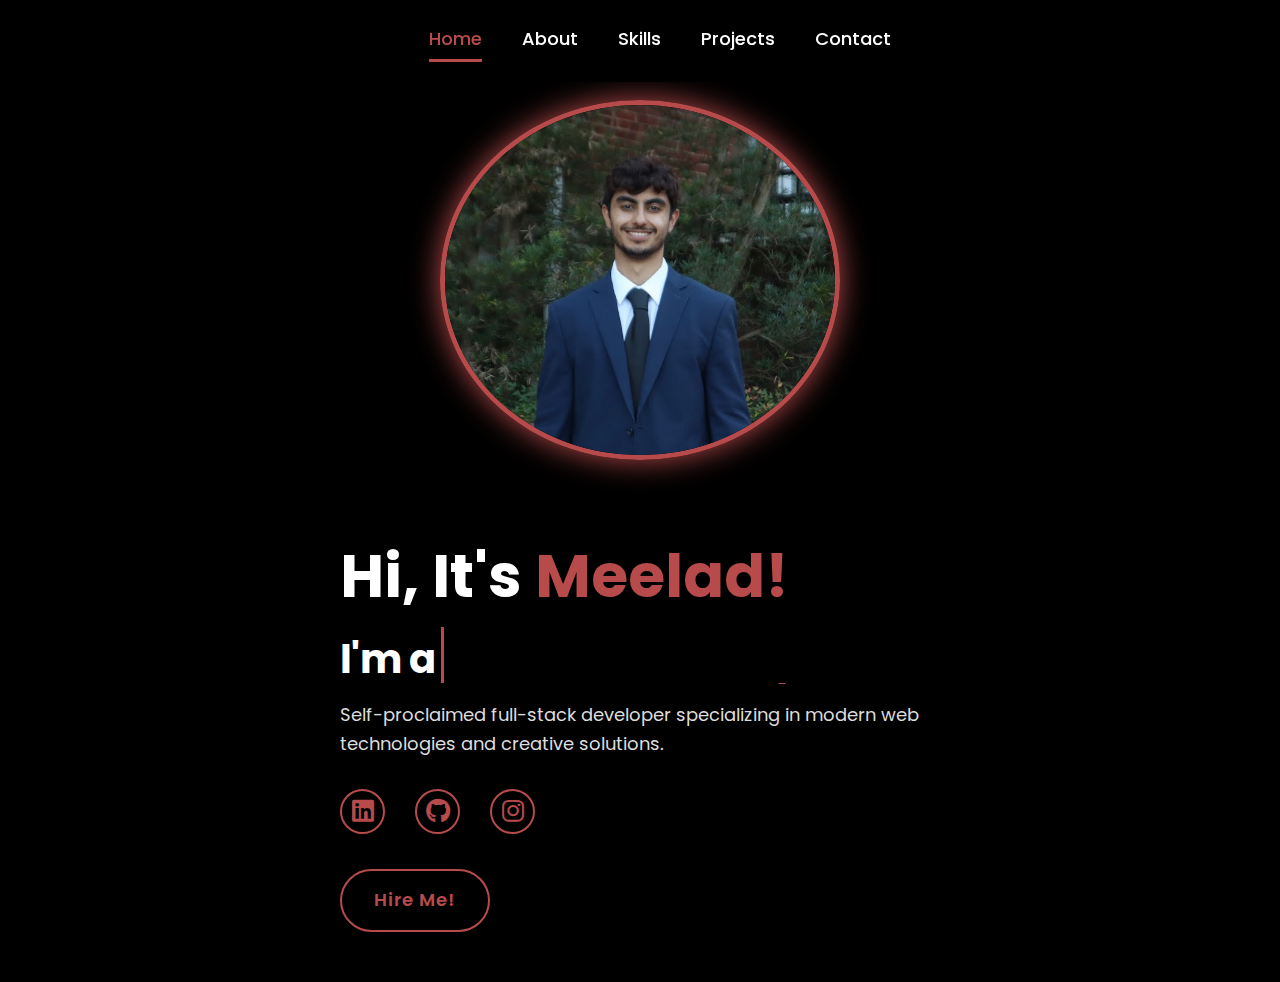
==== index.html @ 7747479c "Reorganization" ====
<!DOCTYPE html>
<html lang="en">
<head>
    <meta charset="UTF-8">
    <meta name="viewport" content="width=device-width, initial-scale=1.0">
    <title>Meelad - Portfolio</title>

    <!-- Google Fonts -->
    <link rel="preconnect" href="https://fonts.googleapis.com">
    <link rel="preconnect" href="https://fonts.gstatic.com" crossorigin>
    <link href="https://fonts.googleapis.com/css2?family=Poppins:wght@100;200;300;400;500;600&display=swap" rel="stylesheet">

    <!-- Font Awesome -->
    <link rel="stylesheet" href="https://cdnjs.cloudflare.com/ajax/libs/font-awesome/6.5.2/css/all.min.css">

    <link rel="stylesheet" href="assets/css/style.css">
</head>
<body>
<header>
    <button id="menu-toggle" class="menu-toggle" aria-label="Toggle navigation">
        <i class="fas fa-bars"></i>
    </button>

    <nav id="main-nav">
        <a href="index.html" class="active" data-section="home">Home</a>
        <a href="pages/about.html" data-section="about">About</a>
        <a href="pages/skills.html" data-section="skills">Skills</a>
        <a href="pages/projects.html" data-section="projects">Projects</a>
        <a href="pages/contact.html" data-section="contact">Contact</a>
    </nav>
</header>

<section class="content-section home active" id="home">
    <div class="home-img">
        <img src="assets/images/Headshot.jpg" alt="Meelad's Professional Headshot">
    </div>

    <div class="home-content">
        <h1>Hi, It's <span>Meelad!</span></h1>
        <h3 class="typing-text">I'm a <span></span></h3>
        <p>Self-proclaimed full-stack developer specializing in modern web technologies and creative solutions.</p>

        <div class="social-icons">
            <a href="https://www.linkedin.com/in/meelad-rahimi" target="_blank" aria-label="LinkedIn">
                <i class="fa-brands fa-linkedin"></i>
            </a>
            <a href="https://github.com/MeeladDRahimi" target="_blank" aria-label="GitHub">
                <i class="fa-brands fa-github"></i>
            </a>
            <a href="https://instagram.com/daniel_rahimi_" target="_blank" aria-label="Instagram">
                <i class="fa-brands fa-instagram"></i>
            </a>
        </div>


        <a href="pages/contact.html" class="btn">Hire Me!</a>
    </div>
</section>

<script src="assets/js/script.js"></script>
</body>
</html>
---- assets/css/style.css ----
/* Universal Reset */
* {
    margin: 0;
    padding: 0;
    box-sizing: border-box;
    text-decoration: none;
    border: none;
    outline: none;
    scroll-behavior: smooth;
    font-family: 'Poppins', sans-serif;
}

/* Set font size for html */
html {
    font-size: 62.5%; /* 1rem = 10px */
    overflow-x: hidden;
}

/* Body styling */
body {
    width: 100%;
    min-height: 100vh;
    background-color: #000;
    color: #fff;
    line-height: 1.6;
}

/* Header styling */
header {
    position: fixed;
    top: 0;
    left: 0;
    width: 100%;
    padding: 2rem 9%;
    background-color: rgba(0, 0, 0, 0.8);
    display: flex;
    justify-content: space-between;
    align-items: center;
    z-index: 100;
    backdrop-filter: blur(10px);
}

/* Menu Toggle Button - Hidden by default */
.menu-toggle {
    display: none;
    background: transparent;
    color: white;
    font-size: 2.5rem;
    cursor: pointer;
    z-index: 101;
    position: absolute;
    right: 2rem;
}

/* Navigation links styling */
nav {
    display: flex;
    justify-content: center;
    align-items: center;
    flex-grow: 1;
}

nav a {
    font-size: 1.8rem;
    color: white;
    margin-left: 4rem;
    font-weight: 500;
    transition: 0.3s ease;
    border-bottom: 3px solid transparent;
    padding: 0.5rem 0;
}

/* Hover effect and active state */
nav a:hover,
nav a.active {
    color: #b74b4b;
    border-bottom: 3px solid #b74b4b;
}

/* Section Styling */
.content-section {
    min-height: 100vh;
    padding: 10rem 9% 5rem;
    display: none;
    align-items: center;
}

.content-section.active {
    display: flex;
    flex-direction: column;
}

/* Section Title Styling */
.section-title {
    font-size: 5rem;
    margin-bottom: 3rem;
    text-align: center;
}

.section-title span {
    color: #b74b4b;
}

/* Home Section Styling */
.home {
    justify-content: center;
    gap: 8rem;
    background-color: #000;
}

.home-content {
    max-width: 60rem;
}

.home .home-content h1 {
    font-size: 6rem;
    font-weight: 700;
    line-height: 1.2;
    margin-bottom: 1.5rem;
}

span {
    color: #b74b4b;
}

.home-content h3 {
    font-size: 4rem;
    margin-bottom: 1rem;
    font-weight: 700;
}

.home-content p {
    font-size: 1.8rem;
    margin-bottom: 3rem;
    color: #ddd;
}

/* Profile Image Styling */
.home-img {
    width: 35vw;
    display: flex;
    justify-content: center;
    align-items: center;
}

.home-img img {
    width: 100%;
    max-width: 400px;
    border-radius: 50%;
    border: 0.5rem solid #b74b4b;
    box-shadow: 0 0 3rem #b74b4b;
    cursor: pointer;
    transition: 0.4s ease;
}

.home-img img:hover {
    transform: scale(1.05);
    box-shadow: 0 0 5rem #b74b4b;
}

/* Social Icon Styling */
.social-icons {
    margin: 2.5rem 0;
    display: flex;
}

.social-icons a {
    display: inline-flex;
    justify-content: center;
    align-items: center;
    width: 4.5rem;
    height: 4.5rem;
    background-color: transparent;
    border: 0.2rem solid #b74b4b;
    font-size: 2.5rem;
    border-radius: 50%;
    margin-right: 1.5rem;
    transition: 0.3s ease;
    color: #b74b4b;
}

.social-icons a:hover {
    color: #000;
    transform: scale(1.1) translateY(-5px);
    background-color: #b74b4b;
    box-shadow: 0 0 2rem #b74b4b;
}

/* Button Styling */
.btn {
    display: inline-block;
    padding: 1.5rem 3.2rem;
    background-color: #000;
    border-radius: 4rem;
    font-size: 1.8rem;
    color: #b74b4b;
    letter-spacing: 0.1rem;
    font-weight: 600;
    border: 0.2rem solid #b74b4b;
    transition: 0.3s ease;
    cursor: pointer;
    margin-top: 1rem;
}

.btn:hover {
    transform: scale(1.03);
    background-color: #b74b4b;
    color: #000;
    box-shadow: 0 0 2rem #b74b4b;
}

.btn-small {
    padding: 1rem 2rem;
    font-size: 1.6rem;
}

/* Typing Text Animation */
.typing-text {
    font-size: 3.4rem;
    font-weight: 600;
    margin-bottom: 2rem;
    min-height: 6rem;
}

.typing-text span {
    position: relative;
}

.typing-text span::before {
    content: "Software Developer";
    color: #b74b4b;
    animation: words 20s infinite;
}

.typing-text span::after {
    content: "";
    background-color: #000;
    position: absolute;
    width: calc(100% + 8px);
    height: 100%;
    border-left: 3px solid #b74b4b;
    right: -8px;
    animation: cursor 0.8s infinite, typing 20s steps(15) infinite;
}

/* Cursor Animation */
@keyframes cursor {
    to {
        border-left: 3px solid transparent;
    }
}

/* Words Animation */
@keyframes words {
    0%, 20% {
        content: "Web Developer";
    }
    21%, 40% {
        content: "Full-stack Engineer";
    }
    41%, 60% {
        content: "UI/UX Designer";
    }
    61%, 80% {
        content: "Problem Solver";
    }
    81%, 100% {
        content: "Software Developer";
    }
}

@keyframes typing {
    10%, 15%, 30%, 35%, 50%, 55%, 70%, 75%, 90%, 95% {
        width: 0;
    }
    5%, 20%, 25%, 40%, 45%, 60%, 65%, 80%, 85% {
        width: calc(100% + 8px);
    }
}

/* About Page Styles */
.about-content {
    display: flex;
    justify-content: space-between;
    gap: 5rem;
    width: 100%;
}

.about-text {
    flex: 1;
    max-width: 60rem;
}

.about-section {
    margin-bottom: 4rem;
}

.about-section h3 {
    font-size: 2.5rem;
    margin-bottom: 1.5rem;
    color: #b74b4b;
    display: flex;
    align-items: center;
    gap: 1rem;
}

.about-section h3 i {
    font-size: 2rem;
}

.highlight-box {
    background-color: rgba(183, 75, 75, 0.1);
    border-left: 3px solid #b74b4b;
    padding: 1.5rem;
    margin: 1.5rem 0;
    border-radius: 0 0.5rem 0.5rem 0;
}

.highlight-box ul {
    margin: 1rem 0 1.5rem 2rem;
}

.highlight-box li {
    font-size: 1.6rem;
    margin-bottom: 0.5rem;
    position: relative;
    padding-left: 2rem;
}

.highlight-box li::before {
    content: "";
    position: absolute;
    left: 0;
    color: #b74b4b;
    font-size: 2rem;
}

.education-item {
    margin-bottom: 2.5rem;
}

.education-item h4 {
    font-size: 1.8rem;
    margin-bottom: 0.5rem;
    display: flex;
    justify-content: space-between;
}

.date {
    font-size: 1.6rem;
    color: #ddd;
}

.philosophy {
    font-style: italic;
    font-size: 1.8rem;
    line-height: 1.7;
    padding: 1.5rem;
    background-color: rgba(183, 75, 75, 0.1);
    border-radius: 0.5rem;
}

.interests-grid {
    display: grid;
    grid-template-columns: repeat(auto-fill, minmax(120px, 1fr));
    gap: 1.5rem;
    margin: 1.5rem 0;
}

.interest-item {
    display: flex;
    flex-direction: column;
    align-items: center;
    gap: 0.5rem;
    padding: 1rem;
    background-color: rgba(30, 30, 30, 0.8);
    border-radius: 0.5rem;
    transition: transform 0.3s ease;
}

.interest-item:hover {
    transform: translateY(-5px);
    background-color: rgba(183, 75, 75, 0.2);
}

.interest-item i {
    font-size: 2.5rem;
    color: #b74b4b;
}

.interest-item span {
    font-size: 1.4rem;
    text-align: center;
}

.fishing-note {
    font-size: 1.4rem;
    font-style: italic;
    text-align: center;
    color: #b74b4b;
    margin-top: 1rem;
}

/* Gallery Styles */
.about-gallery {
    display: flex;
    flex-direction: column;
    gap: 2rem;
    width: 100%;
    max-width: 400px;
}

.gallery-item {
    position: relative;
    border-radius: 1rem;
    overflow: hidden;
    box-shadow: 0 0 1.5rem rgba(183, 75, 75, 0.3);
    transition: transform 0.3s ease;
}

.gallery-item:hover {
    transform: scale(1.03);
}

.gallery-item img {
    width: 100%;
    height: 250px;
    object-fit: cover;
    display: block;
}

.caption {
    position: absolute;
    bottom: 0;
    left: 0;
    right: 0;
    background-color: rgba(0, 0, 0, 0.7);
    color: white;
    padding: 1rem;
    font-size: 1.4rem;
    text-align: center;
}

/* Skills Page Styles */
.skills-intro {
    text-align: center;
    max-width: 800px;
    margin: 0 auto 4rem;
    font-size: 1.8rem;
    color: #ddd;
}

.skills-container {
    display: grid;
    grid-template-columns: repeat(auto-fit, minmax(350px, 1fr));
    gap: 3rem;
    width: 100%;
}

.skill-category {
    background-color: rgba(30, 30, 30, 0.8);
    padding: 3rem;
    border-radius: 1rem;
    border-left: 0.5rem solid #b74b4b;
    transition: transform 0.3s ease;
}

.skill-category:hover {
    transform: translateY(-10px);
    box-shadow: 0 10px 20px rgba(183, 75, 75, 0.1);
}

.category-header {
    display: flex;
    align-items: center;
    gap: 1rem;
    margin-bottom: 2rem;
    padding-bottom: 1rem;
    border-bottom: 2px solid rgba(183, 75, 75, 0.3);
}

.category-header i {
    font-size: 2.5rem;
    color: #b74b4b;
}

.category-header h3 {
    font-size: 2.5rem;
    margin: 0;
    color: #b74b4b;
}

.skills-grid {
    display: grid;
    gap: 1.5rem;
}

.skill-item {
    background-color: rgba(40, 40, 40, 0.8);
    padding: 1.5rem;
    border-radius: 0.5rem;
    transition: all 0.3s ease;
}

.skill-item:hover {
    transform: translateY(-5px);
    box-shadow: 0 5px 15px rgba(183, 75, 75, 0.2);
}

.skill-info {
    display: flex;
    justify-content: space-between;
    margin-bottom: 0.8rem;
}

.skill-name {
    font-size: 1.6rem;
    font-weight: 500;
}

.skill-percent {
    font-size: 1.4rem;
    color: #b74b4b;
    font-weight: 600;
}

.skill-bar {
    height: 8px;
    background-color: rgba(255, 255, 255, 0.1);
    border-radius: 4px;
    overflow: hidden;
}

.skill-progress {
    height: 100%;
    background-color: #b74b4b;
    border-radius: 4px;
    width: 0;
    transition: width 1.5s ease-in-out;
}

.skills-footer {
    text-align: center;
    margin-top: 4rem;
    font-size: 1.8rem;
    padding: 2rem;
    background-color: rgba(183, 75, 75, 0.1);
    border-radius: 0.5rem;
}

.skills-footer span {
    color: #b74b4b;
    font-weight: 600;
}

/* Projects Page Styles */
.projects-grid {
    display: grid;
    grid-template-columns: repeat(auto-fit, minmax(350px, 1fr));
    gap: 3rem;
    width: 100%;
}

.project-card {
    background-color: rgba(30, 30, 30, 0.8);
    border-radius: 1rem;
    overflow: hidden;
    transition: transform 0.3s ease;
    border: 1px solid rgba(183, 75, 75, 0.2);
}

.project-card:hover {
    transform: translateY(-10px);
    box-shadow: 0 10px 20px rgba(183, 75, 75, 0.2);
    border-color: rgba(183, 75, 75, 0.5);
}

.project-card img {
    width: 100%;
    height: 200px;
    object-fit: cover;
    transition: transform 0.5s ease;
}

.project-card:hover img {
    transform: scale(1.05);
}

.project-card h3 {
    font-size: 2.2rem;
    margin: 2rem 2rem 1rem;
    color: #b74b4b;
}

.project-card p {
    font-size: 1.6rem;
    margin: 0 2rem 2rem;
    color: #ddd;
}

.project-card .btn {
    display: block;
    margin: 0 2rem 2rem;
    text-align: center;
}

/* Contact Page Styles */
.contact-subtitle {
    text-align: center;
    font-size: 1.8rem;
    color: #ddd;
    margin-bottom: 4rem;
    max-width: 700px;
    margin-left: auto;
    margin-right: auto;
}

.contact-container {
    display: flex;
    justify-content: space-between;
    gap: 5rem;
    width: 100%;
}

.contact-info {
    flex: 1;
    background-color: rgba(30, 30, 30, 0.8);
    padding: 3rem;
    border-radius: 1rem;
    border-left: 0.5rem solid #b74b4b;
}

.contact-info h3 {
    font-size: 2.2rem;
    margin-bottom: 2rem;
    color: #b74b4b;
    display: flex;
    align-items: center;
    gap: 1rem;
}

.contact-method {
    display: flex;
    gap: 1.5rem;
    margin-bottom: 2rem;
    align-items: center;
}

.contact-icon {
    width: 50px;
    height: 50px;
    background-color: rgba(183, 75, 75, 0.1);
    border-radius: 50%;
    display: flex;
    align-items: center;
    justify-content: center;
    font-size: 1.8rem;
    color: #b74b4b;
}

.contact-details h4 {
    font-size: 1.6rem;
    margin-bottom: 0.5rem;
    color: #fff;
}

.contact-details a,
.contact-details p {
    font-size: 1.5rem;
    color: #ddd;
    transition: color 0.3s ease;
}

.contact-details a:hover {
    color: #b74b4b;
}

.social-section {
    margin-top: 3rem;
    padding-top: 2rem;
    border-top: 1px solid rgba(255, 255, 255, 0.1);
}

.social-icons {
    display: flex;
    gap: 1.5rem;
    margin-top: 1.5rem;
}

.social-icon {
    width: 45px;
    height: 45px;
    background-color: rgba(183, 75, 75, 0.1);
    border-radius: 50%;
    display: flex;
    align-items: center;
    justify-content: center;
    font-size: 1.6rem;
    color: #b74b4b;
    transition: all 0.3s ease;
}

.social-icon:hover {
    background-color: #b74b4b;
    color: #000;
    transform: translateY(-5px);
}

.contact-form {
    flex: 1;
    background-color: rgba(30, 30, 30, 0.8);
    padding: 3rem;
    border-radius: 1rem;
    border-left: 0.5rem solid #b74b4b;
}

.contact-form h3 {
    font-size: 2.2rem;
    margin-bottom: 2rem;
    color: #b74b4b;
    display: flex;
    align-items: center;
    gap: 1rem;
}

.form-group {
    margin-bottom: 1.8rem;
}

.form-group label {
    display: block;
    font-size: 1.5rem;
    margin-bottom: 0.8rem;
    color: #ddd;
}

.contact-form input,
.contact-form textarea {
    width: 100%;
    padding: 1.5rem;
    font-size: 1.6rem;
    background-color: rgba(20, 20, 20, 0.8);
    color: white;
    border-radius: 0.5rem;
    border: 1px solid #444;
    transition: all 0.3s ease;
}

.contact-form input:focus,
.contact-form textarea:focus {
    border-color: #b74b4b;
    box-shadow: 0 0 0 2px rgba(183, 75, 75, 0.3);
    outline: none;
}

.contact-form textarea {
    height: 15rem;
    resize: vertical;
    min-height: 10rem;
}

.btn-submit {
    width: 100%;
    display: flex;
    align-items: center;
    justify-content: center;
    gap: 1rem;
    padding: 1.5rem;
    margin-top: 1rem;
}

.btn-submit i {
    font-size: 1.6rem;
}

/* Responsive Design */
@media(max-width: 1200px) {
    html {
        font-size: 55%;
    }

    .home {
        gap: 5rem;
    }
}

@media(max-width: 995px) {
    .menu-toggle {
        display: block;
    }

    nav {
        position: fixed;
        top: 0;
        right: -100%;
        width: 40%;
        height: 100vh;
        padding: 10rem 3rem;
        background-color: rgba(22, 22, 22, 0.9);
        backdrop-filter: blur(10px);
        border-left: 0.3rem solid #b74b4b;
        flex-direction: column;
        transition: 0.5s ease;
    }

    nav.active {
        right: 0;
    }

    nav a {
        display: block;
        font-size: 2.2rem;
        margin: 2rem 0;
        text-align: center;
    }

    .home {
        flex-direction: column-reverse;
        text-align: center;
        gap: 3rem;
    }

    .home-img {
        width: 70vw;
        margin-top: 4rem;
    }

    .home-content h1 {
        font-size: 5rem;
    }

    .home-content h3 {
        font-size: 3rem;
    }

    .social-icons {
        justify-content: center;
    }

    .about-content {
        flex-direction: column;
    }

    .about-gallery {
        flex-direction: row;
        flex-wrap: wrap;
        justify-content: center;
        max-width: 100%;
        margin-top: 3rem;
    }

    .gallery-item {
        width: calc(50% - 1rem);
    }

    .contact-container {
        flex-direction: column;
    }

    .contact-info .social-icons {
        justify-content: center;
    }

    .contact-form button {
        align-self: center;
    }

    .skills-container {
        grid-template-columns: 1fr;
    }
}

@media(max-width: 768px) {
    nav {
        width: 60%;
    }

    .home-img {
        width: 80vw;
    }

    .section-title {
        font-size: 4rem;
    }

    .gallery-item {
        width: 100%;
    }

    .interests-grid {
        grid-template-columns: repeat(auto-fill, minmax(100px, 1fr));
    }

    .skills-grid {
        grid-template-columns: 1fr;
    }
}

@media(max-width: 480px) {
    html {
        font-size: 50%;
    }

    nav {
        width: 80%;
    }

    .home-content h1 {
        font-size: 4.5rem;
    }

    .typing-text {
        font-size: 2.8rem;
    }

    .category-header h3 {
        font-size: 2.2rem;
    }

    .skill-name {
        font-size: 1.5rem;
    }

    .skill-percent {
        font-size: 1.3rem;
    }

    .contact-method {
        flex-direction: column;
        align-items: flex-start;
        gap: 1rem;
    }

    .contact-form h3,
    .contact-info h3 {
        font-size: 2rem;
    }

    .contact-subtitle {
        font-size: 1.6rem;
    }
}

/* Animation for skill bars when they come into view */
@keyframes fillBar {
    from { width: 0; }
    to { width: var(--skill-level); }
}

/* Loading spinner animation */
.fa-spinner {
    animation: spin 1s linear infinite;
    color: #b74b4b;
}

@keyframes spin {
    0% { transform: rotate(0deg); }
    100% { transform: rotate(360deg); }
}

/* Button Loading State */
button[type="submit"] {
    position: relative;
    transition: all 0.3s ease;
}

.loading-icon {
    position: absolute;
    top: 50%;
    left: 50%;
    transform: translate(-50%, -50%);
    display: none;
}

button[type="submit"].loading .btn-text {
    visibility: hidden;
}

button[type="submit"].loading .loading-icon {
    display: block;
}

/* Form Status Messages */
.form-status {
    margin-top: 1.5rem;
    padding: 1rem;
    border-radius: 0.5rem;
    font-size: 1.6rem;
    text-align: center;
    transition: all 0.3s ease;
    opacity: 0;
    height: 0;
    overflow: hidden;
}

.form-status.show {
    opacity: 1;
    height: auto;
    padding: 1rem;
    margin-top: 1.5rem;
}

.form-status.success {
    background-color: rgba(76, 175, 80, 0.1);
    border: 1px solid rgba(76, 175, 80, 0.3);
    color: #4CAF50;
}

.form-status.error {
    background-color: rgba(244, 67, 54, 0.1);
    border: 1px solid rgba(244, 67, 54, 0.3);
    color: #F44336;
}

/* Enhanced Form Inputs */
.contact-form input,
.contact-form textarea {
    transition: all 0.3s ease;
    background-color: rgba(20, 20, 20, 0.8);
    border: 1px solid #444;
    color: #fff;
    padding: 1.5rem;
    border-radius: 0.5rem;
    font-size: 1.6rem;
    width: 100%;
    margin-bottom: 1.5rem;
}

.contact-form input:focus,
.contact-form textarea:focus {
    border-color: #b74b4b;
    box-shadow: 0 0 0 2px rgba(183, 75, 75, 0.3);
    outline: none;
}

.contact-form textarea {
    min-height: 15rem;
    resize: vertical;
}

/* Submit Button Styles */
.btn-submit {
    display: inline-flex;
    align-items: center;
    justify-content: center;
    gap: 1rem;
    padding: 1.5rem 3rem;
    background-color: #000;
    color: #b74b4b;
    border: 2px solid #b74b4b;
    border-radius: 4rem;
    font-size: 1.8rem;
    font-weight: 600;
    cursor: pointer;
    transition: all 0.3s ease;
    position: relative;
    overflow: hidden;
    width: 100%;
}

.btn-submit:hover {
    background-color: #b74b4b;
    color: #000;
    transform: translateY(-3px);
    box-shadow: 0 5px 15px rgba(183, 75, 75, 0.4);
}

.btn-submit:disabled {
    opacity: 0.7;
    cursor: not-allowed;
    transform: none;
    box-shadow: none;
}

/* Responsive Adjustments */
@media (max-width: 768px) {
    .contact-form input,
    .contact-form textarea {
        padding: 1.2rem;
    }

    .btn-submit {
        padding: 1.2rem 2rem;
        font-size: 1.6rem;
    }

    .form-status {
        font-size: 1.4rem;
    }
}
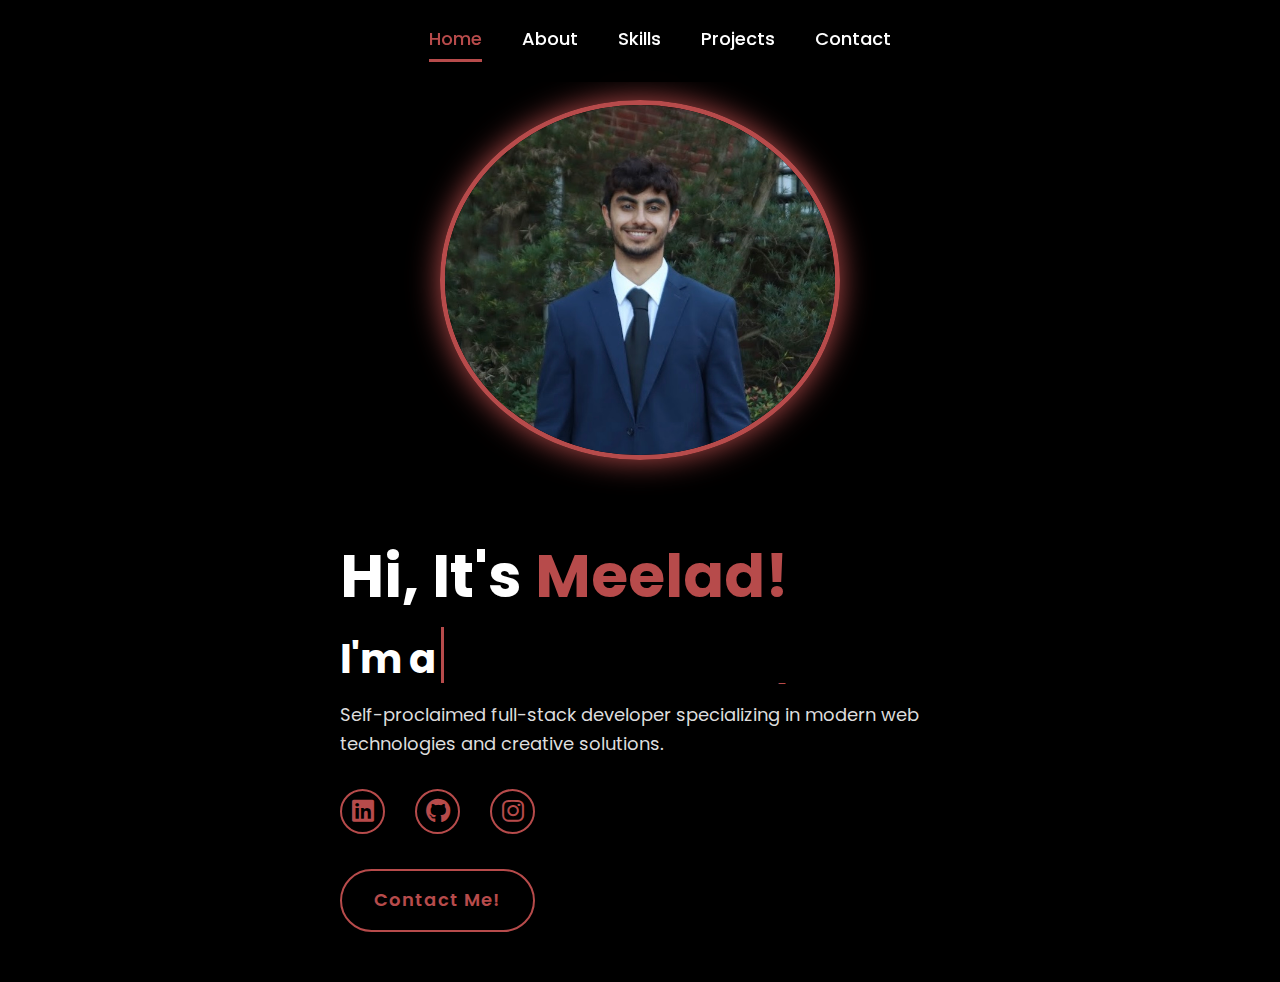
==== commit f439bf3a: "Minor changes" ====
--- a/index.html
+++ b/index.html
@@ -53,7 +53,7 @@
         </div>
 
 
-        <a href="pages/contact.html" class="btn">Hire Me!</a>
+        <a href="pages/contact.html" class="btn">Contact Me!</a>
     </div>
 </section>
 
